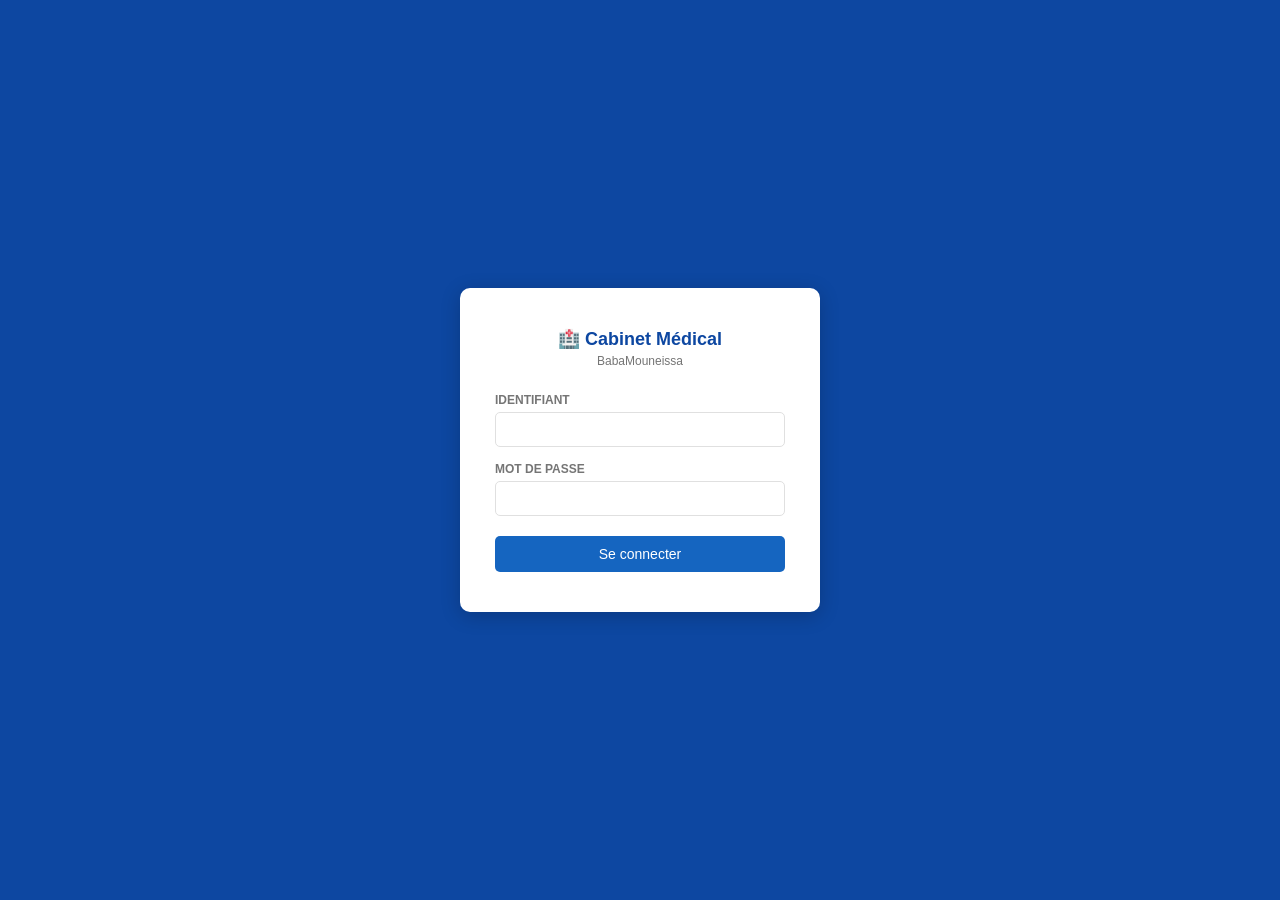
==== login.html @ 51268de9 "Ajout authentification (login, logout) et bouton déconnexion" ====
<!DOCTYPE html>
<html lang="fr">
<head>
    <meta charset="UTF-8">
    <meta name="viewport" content="width=device-width, initial-scale=1.0">
    <title>Connexion - Cabinet Médical BabaMouneissa</title>
    <link rel="stylesheet" href="css/style.css">
</head>
<body>

<div class="login-page">
    <div class="login-box">
        <h2>🏥 Cabinet Médical</h2>
        <p class="subtitle">BabaMouneissa</p>

        <div class="login-error" id="login-error"></div>

        <form id="login-form">
            <div class="form-group">
                <label>Identifiant</label>
                <input type="text" id="nom_utilisateur" required>
            </div>
            <div class="form-group">
                <label>Mot de passe</label>
                <input type="password" id="mot_de_passe" required>
            </div>
            <button type="submit" class="btn btn-primary">Se connecter</button>
        </form>
    </div>
</div>

<script>
const API_URL = "http://51.161.10.252:8000";

if (localStorage.getItem("token")) {
    window.location.href = "index.html";
}

document.getElementById("login-form").addEventListener("submit", async function(e) {
    e.preventDefault();

    const nom_utilisateur = document.getElementById("nom_utilisateur").value;
    const mot_de_passe = document.getElementById("mot_de_passe").value;
    const errorBox = document.getElementById("login-error");
    errorBox.classList.remove("active");

    try {
        const response = await fetch(API_URL + "/auth/login", {
            method: "POST",
            headers: { "Content-Type": "application/json" },
            body: JSON.stringify({ nom_utilisateur, mot_de_passe })
        });

        if (!response.ok) {
            errorBox.textContent = "Identifiant ou mot de passe incorrect";
            errorBox.classList.add("active");
            return;
        }

        const data = await response.json();
        localStorage.setItem("token", data.access_token);
        localStorage.setItem("nom_utilisateur", data.nom_utilisateur);
        localStorage.setItem("role", data.role);

        window.location.href = "index.html";

    } catch (err) {
        errorBox.textContent = "Erreur de connexion au serveur";
        errorBox.classList.add("active");
    }
});
</script>

</body>
</html>
---- css/style.css ----
* {
    margin: 0;
    padding: 0;
    box-sizing: border-box;
    font-family: 'Segoe UI', sans-serif;
}

:root {
    --primary: #1565C0;
    --primary-dark: #0D47A1;
    --primary-light: #1976D2;
    --accent: #42A5F5;
    --bg: #F5F7FA;
    --white: #FFFFFF;
    --text: #212121;
    --text-light: #757575;
    --border: #E0E0E0;
    --success: #2E7D32;
    --warning: #F57F17;
    --danger: #C62828;
    --sidebar-width: 250px;
}

body {
    background: var(--bg);
    color: var(--text);
}

/* SIDEBAR */
.sidebar {
    position: fixed;
    left: 0;
    top: 0;
    width: var(--sidebar-width);
    height: 100vh;
    background: var(--primary-dark);
    color: white;
    overflow-y: auto;
    z-index: 100;
}

.sidebar-header {
    padding: 20px 15px;
    background: var(--primary-dark);
    border-bottom: 1px solid rgba(255,255,255,0.1);
}

.sidebar-header h2 {
    font-size: 14px;
    font-weight: 600;
    color: white;
    line-height: 1.4;
}

.sidebar-header p {
    font-size: 11px;
    color: rgba(255,255,255,0.6);
    margin-top: 4px;
}

.sidebar-menu {
    padding: 10px 0;
}

.menu-section {
    padding: 8px 15px 4px;
    font-size: 10px;
    text-transform: uppercase;
    color: rgba(255,255,255,0.4);
    letter-spacing: 1px;
}

.menu-item {
    display: flex;
    align-items: center;
    padding: 10px 15px;
    cursor: pointer;
    transition: background 0.2s;
    font-size: 13px;
    color: rgba(255,255,255,0.85);
    border-left: 3px solid transparent;
}

.menu-item:hover {
    background: rgba(255,255,255,0.1);
}

.menu-item.active {
    background: rgba(255,255,255,0.15);
    border-left: 3px solid var(--accent);
    color: white;
}

.menu-item .icon {
    margin-right: 10px;
    font-size: 16px;
    width: 20px;
    text-align: center;
}

/* MAIN CONTENT */
.main {
    margin-left: var(--sidebar-width);
    min-height: 100vh;
}

.topbar {
    background: var(--white);
    padding: 15px 25px;
    display: flex;
    align-items: center;
    justify-content: space-between;
    border-bottom: 1px solid var(--border);
    position: sticky;
    top: 0;
    z-index: 99;
}

.topbar h1 {
    font-size: 18px;
    font-weight: 600;
    color: var(--primary-dark);
}

.topbar-right {
    display: flex;
    align-items: center;
    gap: 15px;
}

.badge {
    background: var(--danger);
    color: white;
    border-radius: 50%;
    width: 20px;
    height: 20px;
    font-size: 11px;
    display: flex;
    align-items: center;
    justify-content: center;
}

.content {
    padding: 25px;
}

/* CARDS */
.cards-grid {
    display: grid;
    grid-template-columns: repeat(auto-fit, minmax(200px, 1fr));
    gap: 20px;
    margin-bottom: 25px;
}

.card {
    background: var(--white);
    border-radius: 8px;
    padding: 20px;
    box-shadow: 0 1px 4px rgba(0,0,0,0.08);
    border-left: 4px solid var(--primary);
}

.card h3 {
    font-size: 12px;
    color: var(--text-light);
    text-transform: uppercase;
    letter-spacing: 0.5px;
    margin-bottom: 8px;
}

.card .value {
    font-size: 28px;
    font-weight: 700;
    color: var(--primary-dark);
}

.card .sub {
    font-size: 12px;
    color: var(--text-light);
    margin-top: 4px;
}

.card.green { border-left-color: var(--success); }
.card.orange { border-left-color: var(--warning); }
.card.red { border-left-color: var(--danger); }

/* TABLES */
.table-container {
    background: var(--white);
    border-radius: 8px;
    box-shadow: 0 1px 4px rgba(0,0,0,0.08);
    overflow: hidden;
    margin-bottom: 25px;
}

.table-header {
    padding: 15px 20px;
    display: flex;
    align-items: center;
    justify-content: space-between;
    border-bottom: 1px solid var(--border);
}

.table-header h3 {
    font-size: 15px;
    font-weight: 600;
    color: var(--text);
}

table {
    width: 100%;
    border-collapse: collapse;
}

th {
    background: #F5F7FA;
    padding: 10px 15px;
    text-align: left;
    font-size: 12px;
    font-weight: 600;
    color: var(--text-light);
    text-transform: uppercase;
    letter-spacing: 0.5px;
}

td {
    padding: 12px 15px;
    font-size: 13px;
    border-bottom: 1px solid var(--border);
}

tr:last-child td {
    border-bottom: none;
}

tr:hover td {
    background: #F5F7FA;
}

/* BUTTONS */
.btn {
    padding: 8px 16px;
    border-radius: 5px;
    border: none;
    cursor: pointer;
    font-size: 13px;
    font-weight: 500;
    transition: background 0.2s;
}

.btn-primary {
    background: var(--primary);
    color: white;
}

.btn-primary:hover {
    background: var(--primary-dark);
}

.btn-success {
    background: var(--success);
    color: white;
}

.btn-danger {
    background: var(--danger);
    color: white;
}

.btn-sm {
    padding: 4px 10px;
    font-size: 12px;
}

/* SEARCH */
.search-box {
    padding: 8px 12px;
    border: 1px solid var(--border);
    border-radius: 5px;
    font-size: 13px;
    width: 250px;
    outline: none;
}

.search-box:focus {
    border-color: var(--primary);
}

/* ALERTS */
.alert {
    padding: 10px 15px;
    border-radius: 5px;
    margin-bottom: 15px;
    font-size: 13px;
}

.alert-warning {
    background: #FFF8E1;
    border-left: 4px solid var(--warning);
    color: #5D4037;
}

.alert-danger {
    background: #FFEBEE;
    border-left: 4px solid var(--danger);
    color: var(--danger);
}

/* MODAL */
.modal-overlay {
    display: none;
    position: fixed;
    top: 0; left: 0;
    width: 100%; height: 100%;
    background: rgba(0,0,0,0.5);
    z-index: 1000;
    align-items: center;
    justify-content: center;
}

.modal-overlay.active {
    display: flex;
}

.modal {
    background: white;
    border-radius: 8px;
    padding: 25px;
    width: 500px;
    max-width: 90%;
    max-height: 90vh;
    overflow-y: auto;
}

.modal h3 {
    font-size: 16px;
    font-weight: 600;
    margin-bottom: 20px;
    color: var(--primary-dark);
}

.form-group {
    margin-bottom: 15px;
}

.form-group label {
    display: block;
    font-size: 12px;
    font-weight: 600;
    color: var(--text-light);
    margin-bottom: 5px;
    text-transform: uppercase;
}

.form-group input,
.form-group select,
.form-group textarea {
    width: 100%;
    padding: 9px 12px;
    border: 1px solid var(--border);
    border-radius: 5px;
    font-size: 13px;
    outline: none;
}

.form-group input:focus,
.form-group select:focus {
    border-color: var(--primary);
}

.form-row {
    display: grid;
    grid-template-columns: 1fr 1fr;
    gap: 15px;
}

.modal-actions {
    display: flex;
    gap: 10px;
    justify-content: flex-end;
    margin-top: 20px;
}

/* STATUS BADGES */
.status {
    padding: 3px 8px;
    border-radius: 12px;
    font-size: 11px;
    font-weight: 600;
}

.status-ok { background: #E8F5E9; color: var(--success); }
.status-warning { background: #FFF8E1; color: var(--warning); }
.status-danger { background: #FFEBEE; color: var(--danger); }

/* LOADING */
.loading {
    text-align: center;
    padding: 40px;
    color: var(--text-light);
    font-size: 14px;
}

/* PAGE */
.page { display: none; }
.page.active { display: block; }

/* LOGIN PAGE */
.login-page {
    display: flex;
    align-items: center;
    justify-content: center;
    min-height: 100vh;
    background: var(--primary-dark);
}

.login-box {
    background: var(--white);
    border-radius: 10px;
    padding: 40px 35px;
    width: 360px;
    max-width: 90%;
    box-shadow: 0 4px 20px rgba(0,0,0,0.2);
    text-align: center;
}

.login-box h2 {
    color: var(--primary-dark);
    font-size: 18px;
    margin-bottom: 4px;
}

.login-box p.subtitle {
    color: var(--text-light);
    font-size: 12px;
    margin-bottom: 25px;
}

.login-box .form-group {
    text-align: left;
}

.login-box .btn-primary {
    width: 100%;
    padding: 10px;
    font-size: 14px;
    margin-top: 5px;
}

.login-error {
    background: #FFEBEE;
    color: var(--danger);
    border-left: 4px solid var(--danger);
    padding: 8px 12px;
    border-radius: 5px;
    font-size: 12px;
    margin-bottom: 15px;
    display: none;
}

.login-error.active {
    display: block;
}
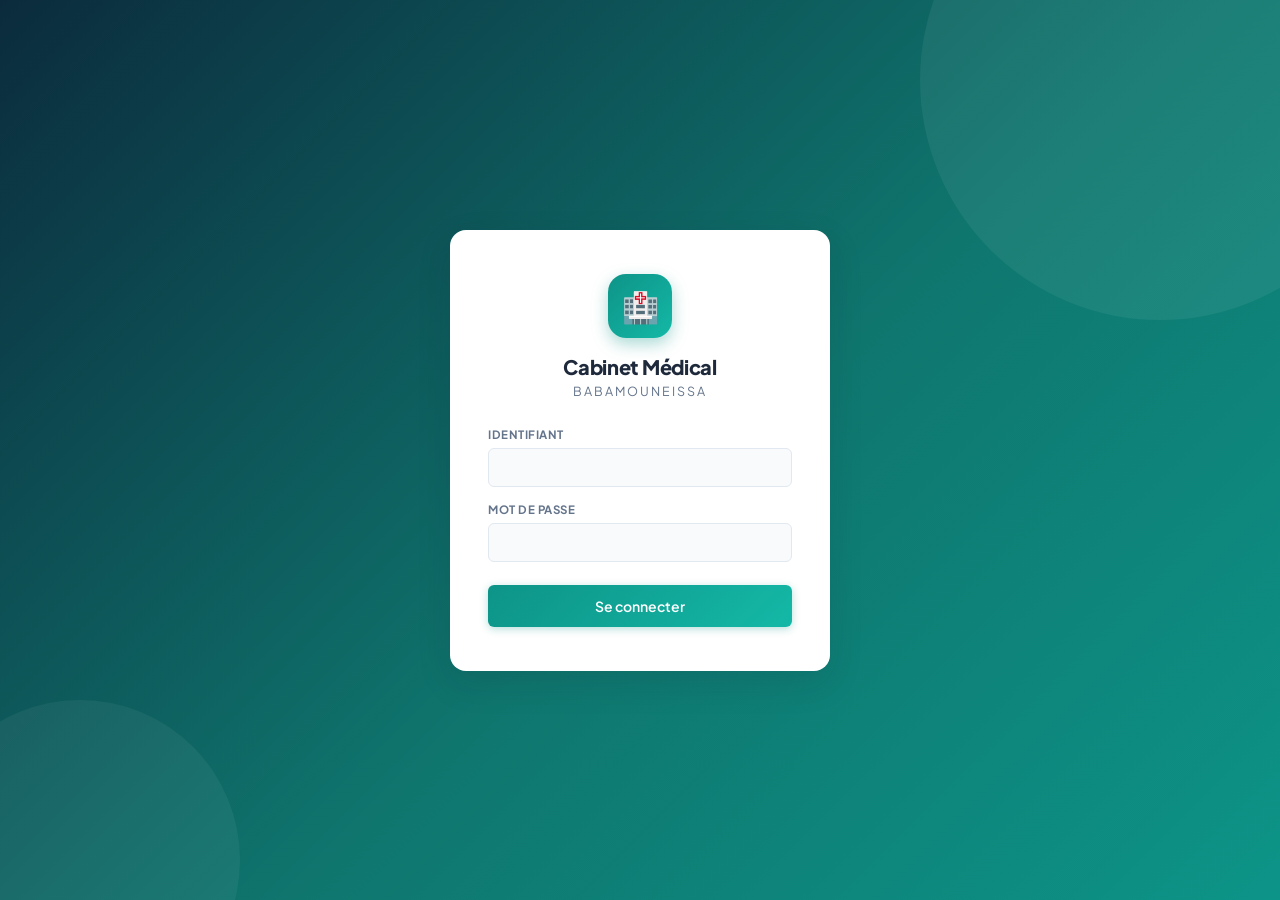
==== commit 746b84e0: "Ajoute la modification des consultations (patient/medecin pre-remplis) et modules associes Corrige l" ====
--- a/login.html
+++ b/login.html
@@ -4,13 +4,17 @@
     <meta charset="UTF-8">
     <meta name="viewport" content="width=device-width, initial-scale=1.0">
     <title>Connexion - Cabinet Médical BabaMouneissa</title>
+    <link rel="preconnect" href="https://fonts.googleapis.com">
+    <link rel="preconnect" href="https://fonts.gstatic.com" crossorigin>
+    <link href="https://fonts.googleapis.com/css2?family=Plus+Jakarta+Sans:wght@400;500;600;700;800&display=swap" rel="stylesheet">
     <link rel="stylesheet" href="css/style.css">
 </head>
 <body>
 
 <div class="login-page">
     <div class="login-box">
-        <h2>🏥 Cabinet Médical</h2>
+        <div class="login-logo">🏥</div>
+        <h2>Cabinet Médical</h2>
         <p class="subtitle">BabaMouneissa</p>
 
         <div class="login-error" id="login-error"></div>
--- a/css/style.css
+++ b/css/style.css
@@ -2,28 +2,57 @@
     margin: 0;
     padding: 0;
     box-sizing: border-box;
-    font-family: 'Segoe UI', sans-serif;
+    font-family: 'Plus Jakarta Sans', 'Segoe UI', sans-serif;
 }
 
 :root {
-    --primary: #1565C0;
-    --primary-dark: #0D47A1;
-    --primary-light: #1976D2;
-    --accent: #42A5F5;
-    --bg: #F5F7FA;
+    --primary: #0D9488;
+    --primary-dark: #0F766E;
+    --primary-light: #14B8A6;
+    --accent: #2563EB;
+    --bg: #F1F5F9;
     --white: #FFFFFF;
-    --text: #212121;
-    --text-light: #757575;
-    --border: #E0E0E0;
-    --success: #2E7D32;
-    --warning: #F57F17;
-    --danger: #C62828;
-    --sidebar-width: 250px;
+    --text: #1E293B;
+    --text-light: #64748B;
+    --border: #E2E8F0;
+    --success: #15803D;
+    --warning: #B45309;
+    --danger: #DC2626;
+    --sidebar-width: 260px;
+    --sidebar-bg-start: #0B2B3C;
+    --sidebar-bg-end: #134252;
+    --radius: 10px;
+    --radius-sm: 6px;
+    --shadow-sm: 0 1px 2px rgba(15, 23, 42, 0.06);
+    --shadow-md: 0 6px 20px rgba(15, 23, 42, 0.08);
+    --shadow-lg: 0 12px 35px rgba(15, 23, 42, 0.12);
+    --transition: 0.18s ease;
+}
+
+html {
+    scroll-behavior: smooth;
 }
 
 body {
     background: var(--bg);
     color: var(--text);
+    -webkit-font-smoothing: antialiased;
+}
+
+/* Scrollbars */
+::-webkit-scrollbar {
+    width: 8px;
+    height: 8px;
+}
+::-webkit-scrollbar-track {
+    background: transparent;
+}
+::-webkit-scrollbar-thumb {
+    background: rgba(100, 116, 139, 0.35);
+    border-radius: 10px;
+}
+::-webkit-scrollbar-thumb:hover {
+    background: rgba(100, 116, 139, 0.55);
 }
 
 /* SIDEBAR */
@@ -33,66 +62,75 @@
     top: 0;
     width: var(--sidebar-width);
     height: 100vh;
-    background: var(--primary-dark);
+    background: linear-gradient(180deg, var(--sidebar-bg-start) 0%, var(--sidebar-bg-end) 100%);
     color: white;
     overflow-y: auto;
     z-index: 100;
+    box-shadow: 2px 0 12px rgba(0,0,0,0.08);
 }
 
 .sidebar-header {
-    padding: 20px 15px;
-    background: var(--primary-dark);
-    border-bottom: 1px solid rgba(255,255,255,0.1);
+    padding: 24px 20px;
+    background: rgba(0,0,0,0.12);
+    border-bottom: 1px solid rgba(255,255,255,0.08);
 }
 
 .sidebar-header h2 {
-    font-size: 14px;
-    font-weight: 600;
+    font-size: 16px;
+    font-weight: 700;
     color: white;
     line-height: 1.4;
+    letter-spacing: 0.3px;
 }
 
 .sidebar-header p {
     font-size: 11px;
-    color: rgba(255,255,255,0.6);
+    color: rgba(255,255,255,0.55);
     margin-top: 4px;
+    text-transform: uppercase;
+    letter-spacing: 1.5px;
 }
 
 .sidebar-menu {
-    padding: 10px 0;
+    padding: 14px 10px;
 }
 
 .menu-section {
-    padding: 8px 15px 4px;
+    padding: 16px 12px 6px;
     font-size: 10px;
     text-transform: uppercase;
-    color: rgba(255,255,255,0.4);
-    letter-spacing: 1px;
+    color: rgba(255,255,255,0.35);
+    letter-spacing: 1.5px;
+    font-weight: 700;
 }
 
 .menu-item {
     display: flex;
     align-items: center;
-    padding: 10px 15px;
+    padding: 11px 14px;
     cursor: pointer;
-    transition: background 0.2s;
-    font-size: 13px;
-    color: rgba(255,255,255,0.85);
-    border-left: 3px solid transparent;
+    transition: background var(--transition), color var(--transition), transform var(--transition);
+    font-size: 13.5px;
+    font-weight: 500;
+    color: rgba(255,255,255,0.75);
+    border-radius: var(--radius-sm);
+    margin-bottom: 2px;
 }
 
 .menu-item:hover {
-    background: rgba(255,255,255,0.1);
+    background: rgba(255,255,255,0.08);
+    color: white;
+    transform: translateX(2px);
 }
 
 .menu-item.active {
-    background: rgba(255,255,255,0.15);
-    border-left: 3px solid var(--accent);
-    color: white;
+    background: linear-gradient(135deg, var(--primary) 0%, var(--primary-light) 100%);
+    color: white;
+    box-shadow: 0 4px 12px rgba(13, 148, 136, 0.35);
 }
 
 .menu-item .icon {
-    margin-right: 10px;
+    margin-right: 12px;
     font-size: 16px;
     width: 20px;
     text-align: center;
@@ -106,7 +144,7 @@
 
 .topbar {
     background: var(--white);
-    padding: 15px 25px;
+    padding: 16px 28px;
     display: flex;
     align-items: center;
     justify-content: space-between;
@@ -114,18 +152,42 @@
     position: sticky;
     top: 0;
     z-index: 99;
+    box-shadow: var(--shadow-sm);
 }
 
 .topbar h1 {
-    font-size: 18px;
-    font-weight: 600;
-    color: var(--primary-dark);
+    font-size: 19px;
+    font-weight: 700;
+    color: var(--text);
+    letter-spacing: -0.2px;
 }
 
 .topbar-right {
     display: flex;
     align-items: center;
     gap: 15px;
+    font-size: 13px;
+    color: var(--text-light);
+}
+
+#user-name {
+    background: #ECFDF5;
+    color: var(--primary-dark);
+    padding: 6px 14px;
+    border-radius: 999px;
+    font-weight: 600;
+    font-size: 12.5px;
+}
+
+.topbar-right button {
+    transition: background var(--transition), transform var(--transition), box-shadow var(--transition);
+    font-weight: 600;
+    box-shadow: var(--shadow-sm);
+}
+
+.topbar-right button:hover {
+    transform: translateY(-1px);
+    box-shadow: var(--shadow-md);
 }
 
 .badge {
@@ -141,43 +203,64 @@
 }
 
 .content {
-    padding: 25px;
+    padding: 28px;
+}
+
+/* PAGE TRANSITION */
+.page { display: none; }
+.page.active {
+    display: block;
+    animation: fadeInUp 0.35s ease;
+}
+
+@keyframes fadeInUp {
+    from { opacity: 0; transform: translateY(8px); }
+    to { opacity: 1; transform: translateY(0); }
 }
 
 /* CARDS */
 .cards-grid {
     display: grid;
-    grid-template-columns: repeat(auto-fit, minmax(200px, 1fr));
+    grid-template-columns: repeat(auto-fit, minmax(210px, 1fr));
     gap: 20px;
     margin-bottom: 25px;
 }
 
 .card {
     background: var(--white);
-    border-radius: 8px;
-    padding: 20px;
-    box-shadow: 0 1px 4px rgba(0,0,0,0.08);
+    border-radius: var(--radius);
+    padding: 22px;
+    box-shadow: var(--shadow-sm);
+    border: 1px solid var(--border);
     border-left: 4px solid var(--primary);
+    transition: transform var(--transition), box-shadow var(--transition);
+}
+
+.card:hover {
+    transform: translateY(-3px);
+    box-shadow: var(--shadow-md);
 }
 
 .card h3 {
-    font-size: 12px;
+    font-size: 11.5px;
     color: var(--text-light);
     text-transform: uppercase;
-    letter-spacing: 0.5px;
-    margin-bottom: 8px;
+    letter-spacing: 0.8px;
+    margin-bottom: 10px;
+    font-weight: 700;
 }
 
 .card .value {
-    font-size: 28px;
-    font-weight: 700;
-    color: var(--primary-dark);
+    font-size: 30px;
+    font-weight: 800;
+    color: var(--text);
+    letter-spacing: -0.5px;
 }
 
 .card .sub {
     font-size: 12px;
     color: var(--text-light);
-    margin-top: 4px;
+    margin-top: 6px;
 }
 
 .card.green { border-left-color: var(--success); }
@@ -187,23 +270,27 @@
 /* TABLES */
 .table-container {
     background: var(--white);
-    border-radius: 8px;
-    box-shadow: 0 1px 4px rgba(0,0,0,0.08);
+    border-radius: var(--radius);
+    box-shadow: var(--shadow-sm);
+    border: 1px solid var(--border);
     overflow: hidden;
     margin-bottom: 25px;
 }
 
 .table-header {
-    padding: 15px 20px;
+    padding: 18px 22px;
     display: flex;
     align-items: center;
     justify-content: space-between;
     border-bottom: 1px solid var(--border);
+    flex-wrap: wrap;
+    gap: 12px;
+    background: linear-gradient(180deg, #FAFBFC 0%, #FFFFFF 100%);
 }
 
 .table-header h3 {
     font-size: 15px;
-    font-weight: 600;
+    font-weight: 700;
     color: var(--text);
 }
 
@@ -213,97 +300,202 @@
 }
 
 th {
-    background: #F5F7FA;
-    padding: 10px 15px;
+    background: #F8FAFC;
+    padding: 12px 18px;
     text-align: left;
-    font-size: 12px;
-    font-weight: 600;
+    font-size: 11.5px;
+    font-weight: 700;
     color: var(--text-light);
     text-transform: uppercase;
-    letter-spacing: 0.5px;
+    letter-spacing: 0.6px;
+    border-bottom: 1px solid var(--border);
 }
 
 td {
-    padding: 12px 15px;
+    padding: 13px 18px;
     font-size: 13px;
     border-bottom: 1px solid var(--border);
+    color: var(--text);
 }
 
 tr:last-child td {
     border-bottom: none;
 }
 
-tr:hover td {
-    background: #F5F7FA;
+tbody tr {
+    transition: background var(--transition);
+}
+
+tbody tr:hover td {
+    background: #F0FDFA;
 }
 
 /* BUTTONS */
 .btn {
-    padding: 8px 16px;
-    border-radius: 5px;
-    border: none;
+    padding: 9px 18px;
+    border-radius: var(--radius-sm);
+    border: 1px solid var(--border);
+    background: var(--white);
+    color: var(--text);
     cursor: pointer;
     font-size: 13px;
-    font-weight: 500;
-    transition: background 0.2s;
+    font-weight: 600;
+    transition: background var(--transition), transform var(--transition), box-shadow var(--transition), border-color var(--transition);
+}
+
+.btn:hover {
+    border-color: var(--primary-light);
+    color: var(--primary-dark);
+    transform: translateY(-1px);
+    box-shadow: var(--shadow-sm);
+}
+
+.btn:active {
+    transform: translateY(0);
 }
 
 .btn-primary {
-    background: var(--primary);
-    color: white;
+    background: linear-gradient(135deg, var(--primary) 0%, var(--primary-light) 100%);
+    color: white;
+    border: none;
+    box-shadow: 0 2px 8px rgba(13, 148, 136, 0.3);
 }
 
 .btn-primary:hover {
-    background: var(--primary-dark);
+    background: linear-gradient(135deg, var(--primary-dark) 0%, var(--primary) 100%);
+    color: white;
+    box-shadow: 0 4px 14px rgba(13, 148, 136, 0.4);
+    transform: translateY(-1px);
 }
 
 .btn-success {
     background: var(--success);
     color: white;
+    border: none;
+}
+
+.btn-success:hover {
+    background: #166534;
+    color: white;
 }
 
 .btn-danger {
+    background: var(--white);
+    color: var(--danger);
+    border: 1px solid #FECACA;
+}
+
+.btn-danger:hover {
     background: var(--danger);
     color: white;
+    border-color: var(--danger);
 }
 
 .btn-sm {
-    padding: 4px 10px;
+    padding: 6px 12px;
     font-size: 12px;
 }
 
 /* SEARCH */
 .search-box {
-    padding: 8px 12px;
+    padding: 9px 14px;
     border: 1px solid var(--border);
-    border-radius: 5px;
+    border-radius: var(--radius-sm);
     font-size: 13px;
     width: 250px;
     outline: none;
+    background: #F8FAFC;
+    transition: border-color var(--transition), box-shadow var(--transition), background var(--transition);
 }
 
 .search-box:focus {
     border-color: var(--primary);
+    background: var(--white);
+    box-shadow: 0 0 0 3px rgba(13, 148, 136, 0.12);
+}
+
+input[type="date"],
+input[type="datetime-local"] {
+    padding: 8px 12px;
+    border: 1px solid var(--border);
+    border-radius: var(--radius-sm);
+    font-size: 13px;
+    outline: none;
+    background: #F8FAFC;
+    color: var(--text);
+    transition: border-color var(--transition), box-shadow var(--transition);
+}
+
+input[type="date"]:focus,
+input[type="datetime-local"]:focus {
+    border-color: var(--primary);
+    box-shadow: 0 0 0 3px rgba(13, 148, 136, 0.12);
+    background: var(--white);
 }
 
 /* ALERTS */
 .alert {
-    padding: 10px 15px;
-    border-radius: 5px;
+    padding: 12px 16px;
+    border-radius: var(--radius-sm);
     margin-bottom: 15px;
     font-size: 13px;
+    font-weight: 500;
 }
 
 .alert-warning {
-    background: #FFF8E1;
+    background: #FEF3C7;
     border-left: 4px solid var(--warning);
-    color: #5D4037;
+    color: #92400E;
 }
 
 .alert-danger {
-    background: #FFEBEE;
+    background: #FEE2E2;
     border-left: 4px solid var(--danger);
     color: var(--danger);
+}
+
+/* PATIENT COMBOBOX */
+.patient-combo {
+    position: relative;
+}
+
+.patient-combo-list {
+    display: none;
+    position: absolute;
+    top: 100%;
+    left: 0;
+    right: 0;
+    max-height: 180px;
+    overflow-y: auto;
+    background: var(--white);
+    border: 1px solid var(--border);
+    border-radius: var(--radius-sm);
+    box-shadow: var(--shadow-lg);
+    z-index: 1100;
+    margin-top: 4px;
+}
+
+.patient-combo-list.active {
+    display: block;
+    animation: fadeInUp 0.15s ease;
+}
+
+.patient-combo-item {
+    padding: 9px 14px;
+    font-size: 13px;
+    cursor: pointer;
+    transition: background var(--transition);
+}
+
+.patient-combo-item:hover,
+.patient-combo-item.highlighted {
+    background: #F0FDFA;
+    color: var(--primary-dark);
+}
+
+.patient-combo-item.no-result {
+    color: var(--text-light);
+    cursor: default;
 }
 
 /* MODAL */
@@ -312,7 +504,8 @@
     position: fixed;
     top: 0; left: 0;
     width: 100%; height: 100%;
-    background: rgba(0,0,0,0.5);
+    background: rgba(15, 23, 42, 0.45);
+    backdrop-filter: blur(2px);
     z-index: 1000;
     align-items: center;
     justify-content: center;
@@ -320,23 +513,38 @@
 
 .modal-overlay.active {
     display: flex;
+    animation: overlayIn 0.2s ease;
+}
+
+@keyframes overlayIn {
+    from { opacity: 0; }
+    to { opacity: 1; }
 }
 
 .modal {
     background: white;
-    border-radius: 8px;
-    padding: 25px;
+    border-radius: var(--radius);
+    padding: 28px;
     width: 500px;
     max-width: 90%;
     max-height: 90vh;
     overflow-y: auto;
+    box-shadow: var(--shadow-lg);
+    animation: modalIn 0.25s ease;
+}
+
+@keyframes modalIn {
+    from { opacity: 0; transform: translateY(16px) scale(0.98); }
+    to { opacity: 1; transform: translateY(0) scale(1); }
 }
 
 .modal h3 {
-    font-size: 16px;
-    font-weight: 600;
-    margin-bottom: 20px;
-    color: var(--primary-dark);
+    font-size: 17px;
+    font-weight: 700;
+    margin-bottom: 22px;
+    color: var(--text);
+    padding-bottom: 14px;
+    border-bottom: 1px solid var(--border);
 }
 
 .form-group {
@@ -345,27 +553,43 @@
 
 .form-group label {
     display: block;
-    font-size: 12px;
-    font-weight: 600;
+    font-size: 11.5px;
+    font-weight: 700;
     color: var(--text-light);
-    margin-bottom: 5px;
+    margin-bottom: 6px;
     text-transform: uppercase;
+    letter-spacing: 0.5px;
 }
 
 .form-group input,
 .form-group select,
 .form-group textarea {
     width: 100%;
-    padding: 9px 12px;
+    padding: 10px 13px;
     border: 1px solid var(--border);
-    border-radius: 5px;
-    font-size: 13px;
+    border-radius: var(--radius-sm);
+    font-size: 13.5px;
     outline: none;
+    background: #F8FAFC;
+    color: var(--text);
+    transition: border-color var(--transition), box-shadow var(--transition), background var(--transition);
 }
 
 .form-group input:focus,
-.form-group select:focus {
+.form-group select:focus,
+.form-group textarea:focus {
     border-color: var(--primary);
+    background: var(--white);
+    box-shadow: 0 0 0 3px rgba(13, 148, 136, 0.12);
+}
+
+.form-group input[type="checkbox"],
+.form-group input[type="radio"] {
+    width: auto;
+    padding: 0;
+    border: none;
+    background: none;
+    accent-color: var(--primary);
 }
 
 .form-row {
@@ -378,20 +602,24 @@
     display: flex;
     gap: 10px;
     justify-content: flex-end;
-    margin-top: 20px;
+    margin-top: 22px;
+    padding-top: 18px;
+    border-top: 1px solid var(--border);
 }
 
 /* STATUS BADGES */
 .status {
-    padding: 3px 8px;
-    border-radius: 12px;
+    padding: 4px 10px;
+    border-radius: 999px;
     font-size: 11px;
-    font-weight: 600;
-}
-
-.status-ok { background: #E8F5E9; color: var(--success); }
-.status-warning { background: #FFF8E1; color: var(--warning); }
-.status-danger { background: #FFEBEE; color: var(--danger); }
+    font-weight: 700;
+    letter-spacing: 0.3px;
+}
+
+.status-ok { background: #DCFCE7; color: var(--success); }
+.status-warning { background: #FEF3C7; color: var(--warning); }
+.status-danger { background: #FEE2E2; color: var(--danger); }
+.status-info { background: #DBEAFE; color: var(--accent); }
 
 /* LOADING */
 .loading {
@@ -401,9 +629,22 @@
     font-size: 14px;
 }
 
-/* PAGE */
-.page { display: none; }
-.page.active { display: block; }
+.loading::after {
+    content: '';
+    display: inline-block;
+    width: 14px;
+    height: 14px;
+    margin-left: 10px;
+    border: 2px solid var(--border);
+    border-top-color: var(--primary);
+    border-radius: 50%;
+    vertical-align: middle;
+    animation: spin 0.7s linear infinite;
+}
+
+@keyframes spin {
+    to { transform: rotate(360deg); }
+}
 
 /* LOGIN PAGE */
 .login-page {
@@ -411,29 +652,75 @@
     align-items: center;
     justify-content: center;
     min-height: 100vh;
-    background: var(--primary-dark);
+    background: linear-gradient(135deg, var(--sidebar-bg-start) 0%, var(--primary-dark) 55%, var(--primary) 100%);
+    position: relative;
+    overflow: hidden;
+    padding: 20px;
+}
+
+.login-page::before,
+.login-page::after {
+    content: '';
+    position: absolute;
+    border-radius: 50%;
+    background: rgba(255,255,255,0.06);
+}
+
+.login-page::before {
+    width: 480px;
+    height: 480px;
+    top: -160px;
+    right: -120px;
+}
+
+.login-page::after {
+    width: 320px;
+    height: 320px;
+    bottom: -120px;
+    left: -80px;
+    background: rgba(255,255,255,0.05);
 }
 
 .login-box {
     background: var(--white);
-    border-radius: 10px;
-    padding: 40px 35px;
-    width: 360px;
+    border-radius: 16px;
+    padding: 44px 38px;
+    width: 380px;
     max-width: 90%;
-    box-shadow: 0 4px 20px rgba(0,0,0,0.2);
+    box-shadow: var(--shadow-lg);
     text-align: center;
+    position: relative;
+    z-index: 1;
+    animation: fadeInUp 0.4s ease;
+}
+
+.login-logo {
+    width: 64px;
+    height: 64px;
+    margin: 0 auto 16px;
+    border-radius: 18px;
+    background: linear-gradient(135deg, var(--primary) 0%, var(--primary-light) 100%);
+    display: flex;
+    align-items: center;
+    justify-content: center;
+    font-size: 30px;
+    box-shadow: 0 6px 16px rgba(13, 148, 136, 0.35);
 }
 
 .login-box h2 {
-    color: var(--primary-dark);
-    font-size: 18px;
+    color: var(--text);
+    font-size: 20px;
+    font-weight: 800;
     margin-bottom: 4px;
+    letter-spacing: -0.3px;
 }
 
 .login-box p.subtitle {
     color: var(--text-light);
-    font-size: 12px;
-    margin-bottom: 25px;
+    font-size: 12.5px;
+    margin-bottom: 28px;
+    text-transform: uppercase;
+    letter-spacing: 2px;
 }
 
 .login-box .form-group {
@@ -442,22 +729,106 @@
 
 .login-box .btn-primary {
     width: 100%;
-    padding: 10px;
+    padding: 12px;
     font-size: 14px;
-    margin-top: 5px;
+    margin-top: 8px;
+    border-radius: var(--radius-sm);
 }
 
 .login-error {
-    background: #FFEBEE;
+    background: #FEE2E2;
     color: var(--danger);
     border-left: 4px solid var(--danger);
-    padding: 8px 12px;
-    border-radius: 5px;
-    font-size: 12px;
-    margin-bottom: 15px;
+    padding: 10px 14px;
+    border-radius: var(--radius-sm);
+    font-size: 12.5px;
+    margin-bottom: 18px;
     display: none;
+    text-align: left;
 }
 
 .login-error.active {
     display: block;
-}
+    animation: fadeInUp 0.2s ease;
+}
+
+/* LIGNES ORDONNANCE */
+.ligne-ordonnance {
+    display: grid;
+    grid-template-columns: 2fr 1fr 1fr 0.7fr 1.5fr 0.7fr auto;
+    gap: 8px;
+    margin-bottom: 8px;
+    align-items: center;
+}
+
+.ligne-ordonnance input,
+.ligne-ordonnance select {
+    padding: 8px 10px;
+    border: 1px solid var(--border);
+    border-radius: var(--radius-sm);
+    font-size: 12px;
+    outline: none;
+    background: #F8FAFC;
+    transition: border-color var(--transition), box-shadow var(--transition), background var(--transition);
+}
+
+.ligne-ordonnance input:focus,
+.ligne-ordonnance select:focus {
+    border-color: var(--primary);
+    background: var(--white);
+    box-shadow: 0 0 0 3px rgba(13, 148, 136, 0.12);
+}
+
+.ligne-ordonnance .btn-remove {
+    background: var(--white);
+    color: var(--danger);
+    border: 1px solid #FECACA;
+    border-radius: var(--radius-sm);
+    width: 28px;
+    height: 28px;
+    cursor: pointer;
+    font-size: 14px;
+    transition: background var(--transition), color var(--transition);
+}
+
+.ligne-ordonnance .btn-remove:hover {
+    background: var(--danger);
+    color: white;
+    border-color: var(--danger);
+}
+
+/* RESPONSIVE */
+@media (max-width: 980px) {
+    :root {
+        --sidebar-width: 220px;
+    }
+    .content {
+        padding: 18px;
+    }
+    .form-row {
+        grid-template-columns: 1fr;
+    }
+}
+
+@media (max-width: 720px) {
+    :root {
+        --sidebar-width: 190px;
+    }
+    .sidebar-header {
+        padding: 18px 14px;
+    }
+    .menu-item {
+        font-size: 12.5px;
+        padding: 10px 12px;
+    }
+    .table-header {
+        flex-direction: column;
+        align-items: stretch;
+    }
+    .search-box {
+        width: 100%;
+    }
+    .modal {
+        padding: 20px;
+    }
+}
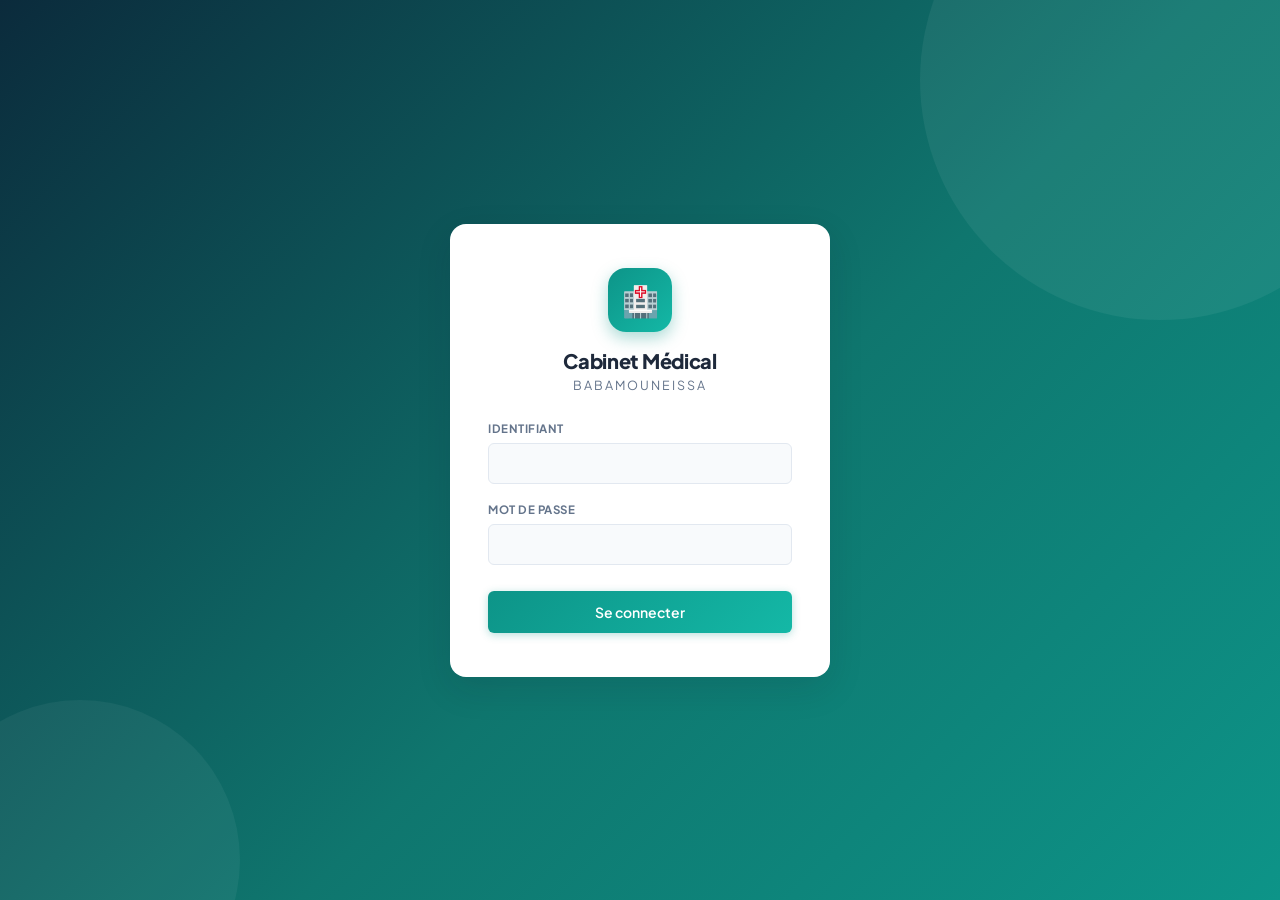
==== commit 59a92f4b: "Bascule API_URL vers le domaine HTTPS via proxy Nginx /api/ Détecte automatiquement l'environnement " ====
--- a/login.html
+++ b/login.html
@@ -34,7 +34,9 @@
 </div>
 
 <script>
-const API_URL = "http://51.161.10.252:8000";
+const API_URL = (location.hostname === "cabinet-babamouneissa.com" || location.hostname === "www.cabinet-babamouneissa.com")
+    ? "https://" + location.hostname + "/api"
+    : (location.hostname === "51.161.10.252" ? "http://51.161.10.252/api" : "http://localhost:8001");
 
 if (localStorage.getItem("token")) {
     window.location.href = "index.html";
--- a/css/style.css
+++ b/css/style.css
@@ -18,7 +18,8 @@
     --success: #15803D;
     --warning: #B45309;
     --danger: #DC2626;
-    --sidebar-width: 260px;
+    --sidebar-width: 240px;
+    --sidebar-collapsed-width: 64px;
     --sidebar-bg-start: #0B2B3C;
     --sidebar-bg-end: #134252;
     --radius: 10px;
@@ -64,82 +65,272 @@
     height: 100vh;
     background: linear-gradient(180deg, var(--sidebar-bg-start) 0%, var(--sidebar-bg-end) 100%);
     color: white;
-    overflow-y: auto;
+    display: flex;
+    flex-direction: column;
     z-index: 100;
     box-shadow: 2px 0 12px rgba(0,0,0,0.08);
+    transition: width 0.25s ease;
+    overflow: hidden;
 }
 
 .sidebar-header {
-    padding: 24px 20px;
+    display: flex;
+    align-items: center;
+    gap: 12px;
+    padding: 20px 16px;
     background: rgba(0,0,0,0.12);
     border-bottom: 1px solid rgba(255,255,255,0.08);
+    flex-shrink: 0;
+    white-space: nowrap;
+    overflow: hidden;
+}
+
+.sidebar-logo-icon {
+    font-size: 22px;
+    flex-shrink: 0;
+    width: 30px;
+    text-align: center;
+}
+
+.sidebar-header-text {
+    overflow: hidden;
+    transition: opacity 0.2s ease, max-width 0.25s ease;
+    max-width: 180px;
 }
 
 .sidebar-header h2 {
-    font-size: 16px;
+    font-size: 14px;
     font-weight: 700;
     color: white;
-    line-height: 1.4;
-    letter-spacing: 0.3px;
+    line-height: 1.3;
+    white-space: nowrap;
 }
 
 .sidebar-header p {
-    font-size: 11px;
+    font-size: 10px;
     color: rgba(255,255,255,0.55);
-    margin-top: 4px;
+    margin-top: 2px;
     text-transform: uppercase;
     letter-spacing: 1.5px;
+    white-space: nowrap;
 }
 
 .sidebar-menu {
-    padding: 14px 10px;
+    padding: 10px 8px;
+    flex: 1;
+    overflow-y: auto;
+    overflow-x: hidden;
 }
 
 .menu-section {
-    padding: 16px 12px 6px;
+    padding: 14px 10px 5px;
     font-size: 10px;
     text-transform: uppercase;
     color: rgba(255,255,255,0.35);
     letter-spacing: 1.5px;
     font-weight: 700;
+    white-space: nowrap;
+    overflow: hidden;
 }
 
 .menu-item {
     display: flex;
     align-items: center;
-    padding: 11px 14px;
+    padding: 10px 12px;
     cursor: pointer;
-    transition: background var(--transition), color var(--transition), transform var(--transition);
+    transition: background 0.15s ease, color 0.15s ease, border-left-color 0.15s ease;
     font-size: 13.5px;
     font-weight: 500;
     color: rgba(255,255,255,0.75);
     border-radius: var(--radius-sm);
     margin-bottom: 2px;
+    border-left: 3px solid transparent;
+    white-space: nowrap;
+    overflow: hidden;
+    position: relative;
 }
 
 .menu-item:hover {
     background: rgba(255,255,255,0.08);
     color: white;
-    transform: translateX(2px);
 }
 
 .menu-item.active {
-    background: linear-gradient(135deg, var(--primary) 0%, var(--primary-light) 100%);
-    color: white;
-    box-shadow: 0 4px 12px rgba(13, 148, 136, 0.35);
+    background: #1565C0;
+    color: white;
+    border-left-color: rgba(255,255,255,0.85);
+    box-shadow: none;
 }
 
 .menu-item .icon {
-    margin-right: 12px;
+    flex-shrink: 0;
+    margin-right: 10px;
     font-size: 16px;
-    width: 20px;
+    width: 22px;
     text-align: center;
+}
+
+.menu-text {
+    overflow: hidden;
+    transition: opacity 0.2s ease;
+}
+
+.menu-badge {
+    position: absolute;
+    top: 6px;
+    right: 8px;
+    background: #DC2626;
+    color: white;
+    font-size: 10px;
+    font-weight: 700;
+    min-width: 16px;
+    height: 16px;
+    border-radius: 8px;
+    display: flex;
+    align-items: center;
+    justify-content: center;
+    padding: 0 4px;
+    line-height: 1;
+}
+
+/* Sidebar collapsed — icônes centrées */
+body.sidebar-collapsed .menu-item {
+    justify-content: center;
+    padding: 10px 0;
+}
+body.sidebar-collapsed .menu-item .icon {
+    margin-right: 0;
+}
+
+/* Tooltip flottant (JS-managed, position: fixed) */
+.sidebar-tooltip {
+    position: fixed;
+    left: calc(var(--sidebar-collapsed-width) + 8px);
+    background: rgba(15, 23, 42, 0.92);
+    color: white;
+    padding: 6px 11px;
+    border-radius: 6px;
+    font-size: 12.5px;
+    font-family: 'Plus Jakarta Sans', 'Segoe UI', sans-serif;
+    white-space: nowrap;
+    z-index: 500;
+    pointer-events: none;
+    box-shadow: 0 3px 10px rgba(0,0,0,0.3);
+    opacity: 0;
+    transition: opacity 0.12s ease;
+}
+.sidebar-tooltip.visible { opacity: 1; }
+
+/* PIED DE SIDEBAR : profil utilisateur + bouton toggle */
+.sidebar-footer {
+    padding: 12px 10px;
+    border-top: 1px solid rgba(255,255,255,0.1);
+    flex-shrink: 0;
+    display: flex;
+    align-items: center;
+    gap: 8px;
+    overflow: hidden;
+}
+
+.sidebar-user {
+    display: flex;
+    align-items: center;
+    gap: 10px;
+    flex: 1;
+    min-width: 0;
+    white-space: nowrap;
+    overflow: hidden;
+}
+
+.sidebar-avatar {
+    width: 34px;
+    height: 34px;
+    border-radius: 50%;
+    background: rgba(255,255,255,0.15);
+    color: white;
+    font-weight: 700;
+    font-size: 14px;
+    display: flex;
+    align-items: center;
+    justify-content: center;
+    flex-shrink: 0;
+    border: 2px solid rgba(255,255,255,0.25);
+}
+
+.sidebar-user-info {
+    overflow: hidden;
+    transition: opacity 0.2s ease;
+}
+
+.sidebar-user-name {
+    font-size: 12px;
+    font-weight: 600;
+    color: white;
+    overflow: hidden;
+    text-overflow: ellipsis;
+    white-space: nowrap;
+}
+
+.sidebar-user-role {
+    font-size: 10px;
+    color: rgba(255,255,255,0.5);
+    margin-top: 1px;
+    white-space: nowrap;
+}
+
+.sidebar-toggle-btn {
+    background: rgba(255,255,255,0.1);
+    border: none;
+    color: rgba(255,255,255,0.65);
+    width: 28px;
+    height: 28px;
+    border-radius: 6px;
+    cursor: pointer;
+    font-size: 11px;
+    display: flex;
+    align-items: center;
+    justify-content: center;
+    flex-shrink: 0;
+    transition: background 0.15s ease, color 0.15s ease;
+}
+
+.sidebar-toggle-btn:hover {
+    background: rgba(255,255,255,0.2);
+    color: white;
 }
 
 /* MAIN CONTENT */
 .main {
     margin-left: var(--sidebar-width);
     min-height: 100vh;
+    transition: margin-left 0.25s ease;
+}
+
+/* SIDEBAR COLLAPSED (desktop) */
+body.sidebar-collapsed .sidebar {
+    width: var(--sidebar-collapsed-width);
+}
+body.sidebar-collapsed .main {
+    margin-left: var(--sidebar-collapsed-width);
+}
+body.sidebar-collapsed .sidebar-header-text,
+body.sidebar-collapsed .sidebar-user-info,
+body.sidebar-collapsed .menu-text {
+    opacity: 0;
+    max-width: 0;
+    overflow: hidden;
+}
+body.sidebar-collapsed .menu-section {
+    font-size: 0;
+    padding: 8px 0 3px;
+}
+body.sidebar-collapsed .sidebar-footer {
+    justify-content: center;
+    padding: 12px 0;
+}
+body.sidebar-collapsed .sidebar-user {
+    justify-content: center;
+    flex: 0;
 }
 
 .topbar {
@@ -266,6 +457,29 @@
 .card.green { border-left-color: var(--success); }
 .card.orange { border-left-color: var(--warning); }
 .card.red { border-left-color: var(--danger); }
+
+/* FORM PAGE (page dédiée remplaçant une modale) */
+.form-page {
+    background: var(--white);
+    border-radius: var(--radius);
+    box-shadow: var(--shadow-sm);
+    border: 1px solid var(--border);
+    padding: 24px 28px;
+    margin-bottom: 25px;
+}
+
+.form-page h3 {
+    font-size: 17px;
+    font-weight: 700;
+    margin-bottom: 24px;
+    color: var(--text);
+    padding-bottom: 16px;
+    border-bottom: 1px solid var(--border);
+}
+
+.btn-retour {
+    margin-bottom: 18px;
+}
 
 /* TABLES */
 .table-container {
@@ -330,6 +544,22 @@
     background: #F0FDFA;
 }
 
+tbody tr.row-alert td {
+    background: #FEF3C7;
+}
+
+tbody tr.row-danger td {
+    background: #FEE2E2;
+}
+
+tbody tr.row-alert:hover td {
+    background: #FDE9A8;
+}
+
+tbody tr.row-danger:hover td {
+    background: #FCD3D3;
+}
+
 /* BUTTONS */
 .btn {
     padding: 9px 18px;
@@ -524,15 +754,19 @@
 .modal {
     background: white;
     border-radius: var(--radius);
-    padding: 28px;
-    width: 500px;
-    max-width: 90%;
+    padding: 32px;
+    width: 560px;
+    max-width: 92%;
     max-height: 90vh;
     overflow-y: auto;
     box-shadow: var(--shadow-lg);
     animation: modalIn 0.25s ease;
 }
 
+.modal.modal-lg {
+    width: 720px;
+}
+
 @keyframes modalIn {
     from { opacity: 0; transform: translateY(16px) scale(0.98); }
     to { opacity: 1; transform: translateY(0) scale(1); }
@@ -541,14 +775,14 @@
 .modal h3 {
     font-size: 17px;
     font-weight: 700;
-    margin-bottom: 22px;
+    margin-bottom: 24px;
     color: var(--text);
-    padding-bottom: 14px;
+    padding-bottom: 16px;
     border-bottom: 1px solid var(--border);
 }
 
 .form-group {
-    margin-bottom: 15px;
+    margin-bottom: 18px;
 }
 
 .form-group label {
@@ -556,7 +790,7 @@
     font-size: 11.5px;
     font-weight: 700;
     color: var(--text-light);
-    margin-bottom: 6px;
+    margin-bottom: 7px;
     text-transform: uppercase;
     letter-spacing: 0.5px;
 }
@@ -565,7 +799,7 @@
 .form-group select,
 .form-group textarea {
     width: 100%;
-    padding: 10px 13px;
+    padding: 11px 14px;
     border: 1px solid var(--border);
     border-radius: var(--radius-sm);
     font-size: 13.5px;
@@ -581,6 +815,20 @@
     border-color: var(--primary);
     background: var(--white);
     box-shadow: 0 0 0 3px rgba(13, 148, 136, 0.12);
+}
+
+.required-mark {
+    color: var(--danger);
+    margin-left: 2px;
+}
+
+.input-error {
+    border-color: var(--danger) !important;
+    background: #FEF2F2 !important;
+}
+
+.input-error:focus {
+    box-shadow: 0 0 0 3px rgba(220, 38, 38, 0.15) !important;
 }
 
 .form-group input[type="checkbox"],
@@ -595,14 +843,14 @@
 .form-row {
     display: grid;
     grid-template-columns: 1fr 1fr;
-    gap: 15px;
+    gap: 18px;
 }
 
 .modal-actions {
     display: flex;
     gap: 10px;
     justify-content: flex-end;
-    margin-top: 22px;
+    margin-top: 24px;
     padding-top: 18px;
     border-top: 1px solid var(--border);
 }
@@ -755,9 +1003,9 @@
 /* LIGNES ORDONNANCE */
 .ligne-ordonnance {
     display: grid;
-    grid-template-columns: 2fr 1fr 1fr 0.7fr 1.5fr 0.7fr auto;
+    grid-template-columns: 2fr 1fr 1fr 0.7fr 1.5fr 0.7fr 1fr auto;
     gap: 8px;
-    margin-bottom: 8px;
+    margin-bottom: 4px;
     align-items: center;
 }
 
@@ -777,6 +1025,11 @@
     border-color: var(--primary);
     background: var(--white);
     box-shadow: 0 0 0 3px rgba(13, 148, 136, 0.12);
+}
+
+.ligne-ordonnance input[readonly] {
+    background: #EEF2F7;
+    color: var(--text-light);
 }
 
 .ligne-ordonnance .btn-remove {
@@ -797,38 +1050,387 @@
     border-color: var(--danger);
 }
 
-/* RESPONSIVE */
-@media (max-width: 980px) {
-    :root {
-        --sidebar-width: 220px;
-    }
-    .content {
-        padding: 18px;
-    }
-    .form-row {
-        grid-template-columns: 1fr;
-    }
-}
-
-@media (max-width: 720px) {
-    :root {
-        --sidebar-width: 190px;
-    }
-    .sidebar-header {
-        padding: 18px 14px;
-    }
-    .menu-item {
-        font-size: 12.5px;
-        padding: 10px 12px;
-    }
+.ligne-ordonnance-wrapper {
+    margin-bottom: 10px;
+    padding-bottom: 8px;
+    border-bottom: 1px dashed var(--border);
+}
+
+.ligne-ordonnance-wrapper:last-child {
+    border-bottom: none;
+    margin-bottom: 0;
+}
+
+.ligne-ordonnance-info {
+    font-size: 11px;
+    color: var(--text-light);
+    margin-top: 4px;
+    padding-left: 2px;
+}
+
+/* LIGNES ACHAT */
+.ligne-achat {
+    display: grid;
+    grid-template-columns: 2fr 1fr 1fr 1fr auto;
+    gap: 8px;
+    margin-bottom: 8px;
+    align-items: center;
+}
+
+.ligne-achat input {
+    padding: 8px 10px;
+    border: 1px solid var(--border);
+    border-radius: var(--radius-sm);
+    font-size: 12px;
+    outline: none;
+    background: #F8FAFC;
+    transition: border-color var(--transition), box-shadow var(--transition), background var(--transition);
+}
+
+.ligne-achat input:focus {
+    border-color: var(--primary);
+    background: var(--white);
+    box-shadow: 0 0 0 3px rgba(13, 148, 136, 0.12);
+}
+
+.ligne-achat input[readonly] {
+    background: #EEF2F7;
+    color: var(--text-light);
+}
+
+.ligne-achat .btn-remove {
+    background: var(--white);
+    color: var(--danger);
+    border: 1px solid #FECACA;
+    border-radius: var(--radius-sm);
+    width: 28px;
+    height: 28px;
+    cursor: pointer;
+    font-size: 14px;
+    transition: background var(--transition), color var(--transition);
+}
+
+.ligne-achat .btn-remove:hover {
+    background: var(--danger);
+    color: white;
+    border-color: var(--danger);
+}
+
+.ligne-achat-wrapper {
+    margin-bottom: 10px;
+    padding-bottom: 8px;
+    border-bottom: 1px dashed var(--border);
+}
+
+.ligne-achat-wrapper:last-child {
+    border-bottom: none;
+    margin-bottom: 0;
+}
+
+.ligne-achat-info {
+    font-size: 11px;
+    color: var(--text-light);
+    margin-top: 4px;
+    padding-left: 2px;
+}
+
+.ligne-achat-nouvel {
+    display: grid;
+    grid-template-columns: 1fr 1fr 1fr 1fr 1fr;
+    gap: 8px;
+    margin-top: 6px;
+}
+
+.ligne-achat-nouvel input,
+.ligne-achat-nouvel select {
+    padding: 6px 8px;
+    border: 1px solid var(--border);
+    border-radius: var(--radius-sm);
+    font-size: 11px;
+    outline: none;
+    background: #F8FAFC;
+}
+
+/* LIGNES EXAMEN */
+.ligne-examen {
+    display: grid;
+    grid-template-columns: 1.5fr 1.5fr 1fr auto;
+    gap: 8px;
+    margin-bottom: 8px;
+    align-items: center;
+}
+
+.ligne-examen input,
+.ligne-examen select {
+    padding: 8px 10px;
+    border: 1px solid var(--border);
+    border-radius: var(--radius-sm);
+    font-size: 12px;
+    outline: none;
+    background: #F8FAFC;
+    transition: border-color var(--transition), box-shadow var(--transition), background var(--transition);
+}
+
+.ligne-examen input:focus,
+.ligne-examen select:focus {
+    border-color: var(--primary);
+    background: var(--white);
+    box-shadow: 0 0 0 3px rgba(13, 148, 136, 0.12);
+}
+
+.ligne-examen .btn-remove {
+    background: var(--white);
+    color: var(--danger);
+    border: 1px solid #FECACA;
+    border-radius: var(--radius-sm);
+    width: 28px;
+    height: 28px;
+    cursor: pointer;
+    font-size: 14px;
+    transition: background var(--transition), color var(--transition);
+}
+
+.ligne-examen .btn-remove:hover {
+    background: var(--danger);
+    color: white;
+    border-color: var(--danger);
+}
+
+.ligne-examen-wrapper:last-child {
+    margin-bottom: 0;
+}
+
+/* HAMBURGER BUTTON (hidden on desktop) */
+.btn-hamburger {
+    display: none;
+    background: none;
+    border: none;
+    font-size: 22px;
+    cursor: pointer;
+    padding: 4px 8px;
+    color: var(--text);
+    line-height: 1;
+    border-radius: var(--radius-sm);
+    transition: background var(--transition);
+    flex-shrink: 0;
+}
+.btn-hamburger:hover { background: var(--bg); }
+
+/* Sidebar backdrop for mobile overlay */
+.sidebar-backdrop {
+    display: none;
+    position: fixed;
+    inset: 0;
+    background: rgba(0, 0, 0, 0.45);
+    z-index: 150;
+}
+
+/* TABLETTE (769px – 1024px) : sidebar icônes uniquement, hover expand */
+@media (min-width: 769px) and (max-width: 1024px) {
+    .main { margin-left: var(--sidebar-collapsed-width); transition: none; }
+
+    .sidebar {
+        width: var(--sidebar-collapsed-width);
+        transition: width 0.22s ease;
+    }
+    .sidebar:hover {
+        width: var(--sidebar-width);
+        box-shadow: 4px 0 20px rgba(0, 0, 0, 0.18);
+        z-index: 110;
+    }
+
+    /* Masquer texte sidebar-header, ne garder que l'icône */
+    .sidebar-header-text { opacity: 0; max-width: 0; }
+    .sidebar:hover .sidebar-header-text { opacity: 1; max-width: 200px; }
+
+    /* Section labels masqués */
+    .menu-section { font-size: 0; padding: 8px 0 3px; }
+    .sidebar:hover .menu-section { font-size: 10px; padding: 14px 10px 5px; }
+
+    /* Items : icône centrée, texte masqué */
+    .menu-item { justify-content: center; padding: 10px 0; }
+    .menu-item .icon { margin-right: 0; }
+    .menu-text { opacity: 0; max-width: 0; }
+    .sidebar:hover .menu-item { justify-content: flex-start; padding: 10px 12px; }
+    .sidebar:hover .menu-item .icon { margin-right: 10px; }
+    .sidebar:hover .menu-text { opacity: 1; max-width: 200px; }
+
+    /* Pied de sidebar */
+    .sidebar-user-info { opacity: 0; max-width: 0; }
+    .sidebar:hover .sidebar-user-info { opacity: 1; max-width: 150px; }
+    .sidebar-footer { justify-content: center; }
+    .sidebar:hover .sidebar-footer { justify-content: flex-start; }
+    .sidebar-toggle-btn { display: none; }
+
+    /* Les tooltips sont gérés par JS (sidebar-tooltip) */
+
+    /* Annuler le collapsed desktop si présent */
+    body.sidebar-collapsed .sidebar { width: var(--sidebar-collapsed-width); }
+    body.sidebar-collapsed .sidebar:hover { width: var(--sidebar-width); }
+    body.sidebar-collapsed .main { margin-left: var(--sidebar-collapsed-width); }
+
+    .content { padding: 18px; }
+    .form-row { grid-template-columns: 1fr; }
+    .table-header { flex-wrap: wrap; gap: 10px; }
+}
+
+/* MOBILE (≤ 768px) : hamburger + sidebar overlay */
+@media (max-width: 768px) {
+    .btn-hamburger { display: inline-flex; align-items: center; justify-content: center; }
+
+    .sidebar {
+        transform: translateX(-100%);
+        transition: transform 0.25s ease, width 0s;
+        z-index: 200;
+        width: var(--sidebar-width);
+    }
+    body.sidebar-open .sidebar { transform: translateX(0); }
+    body.sidebar-open .sidebar-backdrop { display: block; }
+
+    /* Rétablir le texte masqué par sidebar-collapsed */
+    .sidebar-header-text, .sidebar-user-info, .menu-text { opacity: 1 !important; max-width: 200px !important; }
+    .menu-section { font-size: 10px !important; padding: 14px 10px 5px !important; }
+    .menu-item { justify-content: flex-start !important; padding: 10px 12px !important; }
+    .menu-item .icon { margin-right: 10px !important; }
+    .sidebar-footer { justify-content: flex-start !important; padding: 12px 10px !important; }
+    .sidebar-toggle-btn { display: none; }
+
+    .main { margin-left: 0; }
+
+    .topbar {
+        padding: 10px 14px;
+        gap: 8px;
+    }
+    .topbar-left {
+        display: flex;
+        align-items: center;
+        gap: 10px;
+        flex: 1;
+        min-width: 0;
+    }
+    .topbar h1 {
+        font-size: 14px;
+        white-space: nowrap;
+        overflow: hidden;
+        text-overflow: ellipsis;
+    }
+    .topbar-right {
+        gap: 6px;
+        font-size: 12px;
+        flex-shrink: 0;
+    }
+    #user-name { display: none; }
+
+    .content { padding: 12px; }
+
+    .cards-grid {
+        grid-template-columns: repeat(2, 1fr);
+        gap: 10px;
+    }
+    .card { padding: 14px; }
+    .card .value { font-size: 22px; }
+
+    /* Tables scrollables horizontalement */
+    .table-container { overflow-x: auto; }
+    table { min-width: 550px; }
+
     .table-header {
         flex-direction: column;
         align-items: stretch;
     }
-    .search-box {
+    .table-header > div {
+        flex-wrap: wrap;
+        gap: 8px;
+    }
+    .search-box { width: 100%; min-width: 0; }
+
+    /* Formulaires en colonne unique */
+    .form-row { grid-template-columns: 1fr; }
+
+    /* Lignes ordonnance/achat/examen responsive */
+    .ligne-ordonnance {
+        grid-template-columns: 1fr 1fr;
+        gap: 6px;
+    }
+    .ligne-achat {
+        grid-template-columns: 1fr 1fr;
+        gap: 6px;
+    }
+    .ligne-examen {
+        grid-template-columns: 1fr 1fr;
+        gap: 6px;
+    }
+
+    /* Modals pleine largeur */
+    .modal {
+        padding: 18px;
         width: 100%;
-    }
-    .modal {
-        padding: 20px;
-    }
-}
+        max-width: 96%;
+    }
+    .modal.modal-lg { width: 100%; }
+}
+
+/* TOAST NOTIFICATIONS */
+#toast-container {
+    position: fixed;
+    top: 20px;
+    right: 20px;
+    z-index: 3000;
+    display: flex;
+    flex-direction: column;
+    gap: 10px;
+    pointer-events: none;
+}
+
+.toast {
+    display: flex;
+    align-items: center;
+    gap: 10px;
+    min-width: 240px;
+    max-width: 360px;
+    padding: 14px 18px;
+    border-radius: var(--radius-sm);
+    box-shadow: var(--shadow-lg);
+    color: #fff;
+    font-size: 13px;
+    font-weight: 500;
+    opacity: 0;
+    transform: translateX(40px);
+    transition: opacity var(--transition), transform var(--transition);
+}
+
+.toast.show {
+    opacity: 1;
+    transform: translateX(0);
+}
+
+.toast-icon {
+    font-size: 15px;
+    line-height: 1;
+}
+
+.toast-success {
+    background: var(--success);
+}
+
+.toast-error {
+    background: var(--danger);
+}
+
+.toast-warning {
+    background: var(--warning);
+}
+
+@media (max-width: 720px) {
+    #toast-container {
+        left: 16px;
+        right: 16px;
+        top: 12px;
+    }
+
+    .toast {
+        min-width: 0;
+        max-width: none;
+        width: 100%;
+    }
+}
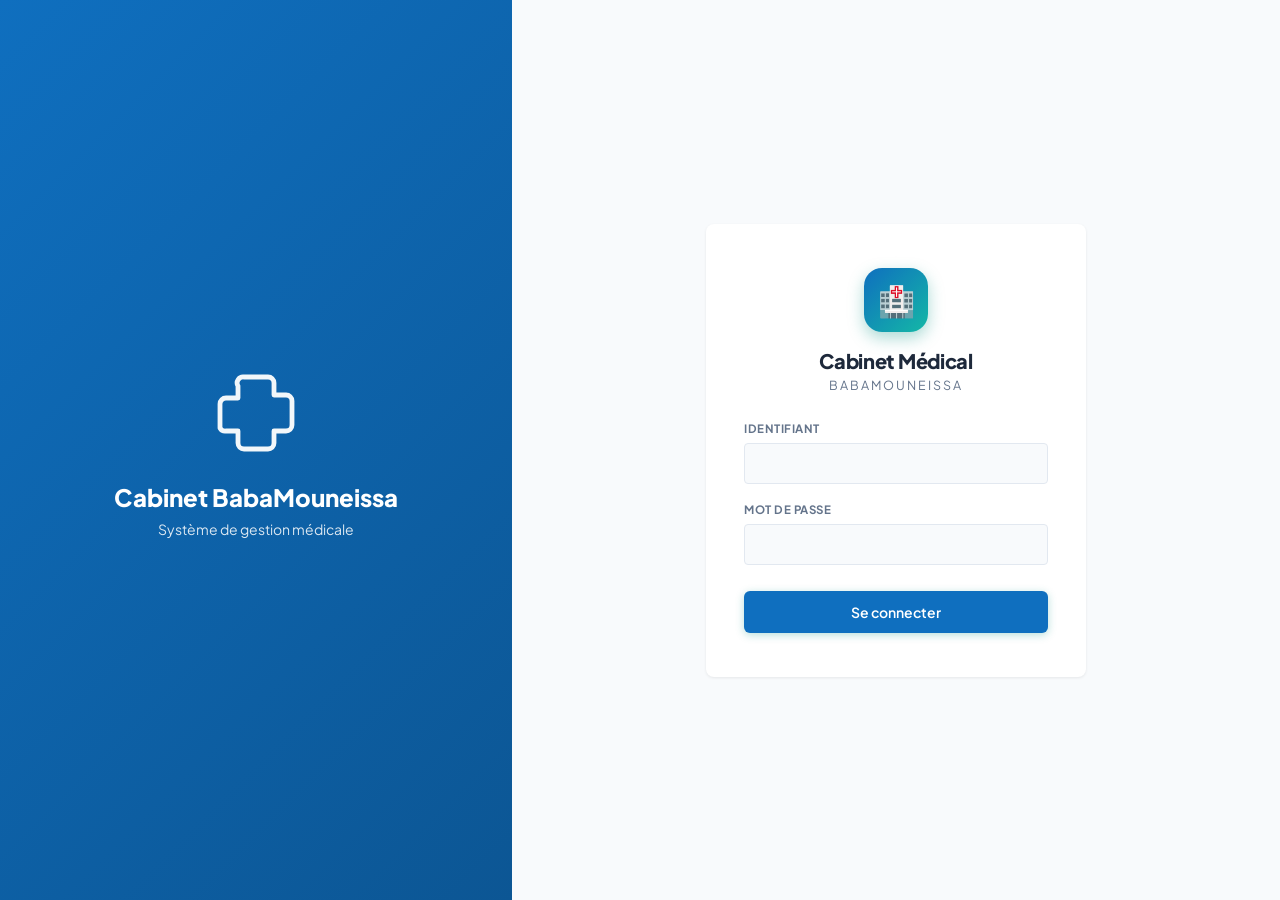
==== commit 18a65d70: "feat: refonte UI Phase 1 — design system, sidebar SVG, topbar avatar, login 2 colonnes, dashboard do" ====
--- a/login.html
+++ b/login.html
@@ -7,29 +7,47 @@
     <link rel="preconnect" href="https://fonts.googleapis.com">
     <link rel="preconnect" href="https://fonts.gstatic.com" crossorigin>
     <link href="https://fonts.googleapis.com/css2?family=Plus+Jakarta+Sans:wght@400;500;600;700;800&display=swap" rel="stylesheet">
+    <link rel="stylesheet" href="css/design-system.css">
     <link rel="stylesheet" href="css/style.css">
+    <link rel="manifest" href="/manifest.json">
+    <link rel="icon" href="/icons/icon-32x32.png" sizes="32x32" type="image/png">
+    <link rel="apple-touch-icon" href="/icons/icon-180x180.png">
+    <meta name="theme-color" content="#1565C0">
+    <meta name="apple-mobile-web-app-capable" content="yes">
+    <meta name="mobile-web-app-capable" content="yes">
+    <meta name="apple-mobile-web-app-status-bar-style" content="default">
+    <meta name="apple-mobile-web-app-title" content="BabaMouneissa">
 </head>
 <body>
 
 <div class="login-page">
-    <div class="login-box">
-        <div class="login-logo">🏥</div>
-        <h2>Cabinet Médical</h2>
-        <p class="subtitle">BabaMouneissa</p>
+    <div class="login-left">
+        <svg width="96" height="96" viewBox="0 0 24 24" fill="none" stroke="currentColor" stroke-width="1.2">
+            <path stroke-linecap="round" stroke-linejoin="round" d="M9 3.75h6a1.5 1.5 0 0 1 1.5 1.5v3h3a1.5 1.5 0 0 1 1.5 1.5v6a1.5 1.5 0 0 1-1.5 1.5h-3v3a1.5 1.5 0 0 1-1.5 1.5H9a1.5 1.5 0 0 1-1.5-1.5v-3h-3A1.5 1.5 0 0 1 3 16.5v-6a1.5 1.5 0 0 1 1.5-1.5h3v-3A1.5 1.5 0 0 1 9 3.75Z"/>
+        </svg>
+        <h1>Cabinet BabaMouneissa</h1>
+        <p>Système de gestion médicale</p>
+    </div>
+    <div class="login-right">
+        <div class="login-box">
+            <div class="login-logo">🏥</div>
+            <h2>Cabinet Médical</h2>
+            <p class="subtitle">BabaMouneissa</p>
 
-        <div class="login-error" id="login-error"></div>
+            <div class="login-error" id="login-error"></div>
 
-        <form id="login-form">
-            <div class="form-group">
-                <label>Identifiant</label>
-                <input type="text" id="nom_utilisateur" required>
-            </div>
-            <div class="form-group">
-                <label>Mot de passe</label>
-                <input type="password" id="mot_de_passe" required>
-            </div>
-            <button type="submit" class="btn btn-primary">Se connecter</button>
-        </form>
+            <form id="login-form">
+                <div class="form-group">
+                    <label>Identifiant</label>
+                    <input type="text" id="nom_utilisateur" required>
+                </div>
+                <div class="form-group">
+                    <label>Mot de passe</label>
+                    <input type="password" id="mot_de_passe" required>
+                </div>
+                <button type="submit" class="btn btn-primary">Se connecter</button>
+            </form>
+        </div>
     </div>
 </div>
 
@@ -76,6 +94,7 @@
     }
 });
 </script>
+<script src="js/sw-register.js"></script>
 
 </body>
 </html>
--- a/css/design-system.css
+++ b/css/design-system.css
@@ -0,0 +1,28 @@
+/* Design System — Phase 1 refonte visuelle (additif, ne remplace pas style.css) */
+:root {
+  --color-primary: #0F6FBF;
+  --color-primary-dark: #0C5694;
+  --color-primary-light: #DBEAFE;
+  --color-secondary: #10B981;
+  --color-danger: #EF4444;
+  --color-warning: #F59E0B;
+  --color-neutral-900: #1E293B;
+  --color-bg: #F8FAFC;
+  --color-card: #FFFFFF;
+  --color-text: #1E293B;
+  --color-text-light: #64748B;
+  --color-border: #E2E8F0;
+  --font-size-xs: 12px;
+  --font-size-sm: 14px;
+  --font-size-base: 16px;
+  --font-size-lg: 20px;
+  --font-size-xl: 24px;
+  --font-size-2xl: 32px;
+  --radius-card: 8px;
+  --radius-btn: 6px;
+  --radius-input: 4px;
+  --shadow-card: 0 1px 3px rgba(0,0,0,0.08);
+  --transition: 0.2s ease-in-out;
+  --space-1: 4px; --space-2: 8px; --space-3: 12px;
+  --space-4: 16px; --space-6: 24px; --space-8: 32px;
+}
--- a/css/style.css
+++ b/css/style.css
@@ -6,23 +6,24 @@
 }
 
 :root {
-    --primary: #0D9488;
+    /* Alias Phase 1 (design-system.css) — évite de réécrire les ~150 usages existants */
+    --primary: var(--color-primary);
     --primary-dark: #0F766E;
     --primary-light: #14B8A6;
-    --accent: #2563EB;
+    --accent: var(--color-secondary);
     --bg: #F1F5F9;
     --white: #FFFFFF;
     --text: #1E293B;
     --text-light: #64748B;
     --border: #E2E8F0;
-    --success: #15803D;
-    --warning: #B45309;
-    --danger: #DC2626;
+    --success: var(--color-secondary);
+    --warning: var(--color-warning);
+    --danger: var(--color-danger);
     --sidebar-width: 240px;
     --sidebar-collapsed-width: 64px;
     --sidebar-bg-start: #0B2B3C;
     --sidebar-bg-end: #134252;
-    --radius: 10px;
+    --radius: var(--radius-card);
     --radius-sm: 6px;
     --shadow-sm: 0 1px 2px rgba(15, 23, 42, 0.06);
     --shadow-md: 0 6px 20px rgba(15, 23, 42, 0.08);
@@ -90,6 +91,20 @@
     flex-shrink: 0;
     width: 30px;
     text-align: center;
+}
+
+.sidebar-logo-bm {
+    width: 36px;
+    height: 36px;
+    font-size: 14px;
+    font-weight: 800;
+    letter-spacing: 0.5px;
+    color: white;
+    background: var(--color-primary);
+    border-radius: var(--radius-card);
+    display: flex;
+    align-items: center;
+    justify-content: center;
 }
 
 .sidebar-header-text {
@@ -151,14 +166,14 @@
 }
 
 .menu-item:hover {
-    background: rgba(255,255,255,0.08);
-    color: white;
+    background: var(--color-primary-light);
+    color: var(--color-primary-dark);
 }
 
 .menu-item.active {
-    background: #1565C0;
-    color: white;
-    border-left-color: rgba(255,255,255,0.85);
+    background: var(--color-primary-light);
+    color: var(--color-primary);
+    border-left-color: var(--color-primary);
     box-shadow: none;
 }
 
@@ -168,6 +183,15 @@
     font-size: 16px;
     width: 22px;
     text-align: center;
+    display: inline-flex;
+    align-items: center;
+    justify-content: center;
+}
+
+.menu-item .icon svg {
+    width: 20px;
+    height: 20px;
+    flex-shrink: 0;
 }
 
 .menu-text {
@@ -381,6 +405,114 @@
     box-shadow: var(--shadow-md);
 }
 
+/* CLOCHE NOTIFICATIONS (décorative, Phase 1) */
+.topbar-bell {
+    position: relative;
+    width: 36px;
+    height: 36px;
+    display: flex;
+    align-items: center;
+    justify-content: center;
+    border-radius: 50%;
+    color: var(--text-light);
+    cursor: default;
+    flex-shrink: 0;
+}
+
+.topbar-bell-badge {
+    position: absolute;
+    top: 2px;
+    right: 4px;
+    background: var(--color-danger);
+    color: white;
+    font-size: 9px;
+    font-weight: 700;
+    min-width: 14px;
+    height: 14px;
+    border-radius: 7px;
+    display: flex;
+    align-items: center;
+    justify-content: center;
+    line-height: 1;
+}
+
+/* AVATAR + DROPDOWN TOPBAR */
+.topbar-avatar-wrapper {
+    position: relative;
+    flex-shrink: 0;
+}
+
+.topbar-avatar {
+    width: 36px;
+    height: 36px;
+    border-radius: 50%;
+    background: var(--color-primary);
+    color: white;
+    font-weight: 700;
+    font-size: 14px;
+    border: none;
+    cursor: pointer;
+    display: flex;
+    align-items: center;
+    justify-content: center;
+    transition: box-shadow var(--transition);
+}
+
+.topbar-avatar:hover {
+    box-shadow: 0 0 0 3px var(--color-primary-light);
+}
+
+.topbar-dropdown {
+    display: none;
+    position: absolute;
+    top: calc(100% + 10px);
+    right: 0;
+    min-width: 180px;
+    background: var(--white);
+    border: 1px solid var(--border);
+    border-radius: var(--radius-card);
+    box-shadow: var(--shadow-lg);
+    z-index: 2000;
+    overflow: hidden;
+    padding: 6px;
+}
+
+.topbar-dropdown.show {
+    display: block;
+    animation: fadeInUp 0.15s ease;
+}
+
+.topbar-dropdown-item {
+    padding: 9px 12px;
+    font-size: 13px;
+    font-weight: 500;
+    color: var(--text);
+    border-radius: var(--radius-btn);
+    cursor: pointer;
+    transition: background var(--transition);
+}
+
+.topbar-dropdown-item:hover {
+    background: var(--color-primary-light);
+}
+
+.topbar-dropdown-item.disabled {
+    color: var(--text-light);
+    cursor: default;
+}
+
+.topbar-dropdown-item.disabled:hover {
+    background: none;
+}
+
+.topbar-dropdown-item.topbar-dropdown-logout {
+    color: var(--color-danger);
+}
+
+.topbar-dropdown-item.topbar-dropdown-logout:hover {
+    background: #FEE2E2;
+}
+
 .badge {
     background: var(--danger);
     color: white;
@@ -425,6 +557,7 @@
     border: 1px solid var(--border);
     border-left: 4px solid var(--primary);
     transition: transform var(--transition), box-shadow var(--transition);
+    position: relative;
 }
 
 .card:hover {
@@ -457,6 +590,41 @@
 .card.green { border-left-color: var(--success); }
 .card.orange { border-left-color: var(--warning); }
 .card.red { border-left-color: var(--danger); }
+.card.violet { border-left-color: #7C3AED; }
+
+/* Icônes KPI (Phase 1) */
+.card-icon {
+    position: absolute;
+    top: 18px;
+    right: 18px;
+    width: 36px;
+    height: 36px;
+    border-radius: 50%;
+    display: flex;
+    align-items: center;
+    justify-content: center;
+}
+
+.card-icon.icon-blue { background: var(--color-primary-light); color: var(--color-primary); }
+.card-icon.icon-green { background: #D1FAE5; color: var(--color-secondary); }
+.card-icon.icon-orange { background: #FEF3C7; color: var(--color-warning); }
+.card-icon.icon-violet { background: #EDE9FE; color: #7C3AED; }
+
+/* Barre de progression (Top médicaments, Phase 1) */
+.progress-bar {
+    width: 100%;
+    height: 6px;
+    background: var(--color-border);
+    border-radius: 999px;
+    margin-top: 6px;
+    overflow: hidden;
+}
+
+.progress-bar-fill {
+    height: 100%;
+    background: var(--color-primary);
+    border-radius: 999px;
+}
 
 /* FORM PAGE (page dédiée remplaçant une modale) */
 .form-page {
@@ -682,6 +850,18 @@
     background: #FEE2E2;
     border-left: 4px solid var(--danger);
     color: var(--danger);
+}
+
+/* BARRE DE TOTAUX */
+.totaux-bar {
+    background: #E3F2FD;
+    border-left: 4px solid var(--primary);
+    padding: 10px 16px;
+    margin: 0 22px 15px;
+    border-radius: var(--radius-sm);
+    font-size: 13px;
+    font-weight: 700;
+    color: #0D47A1;
 }
 
 /* PATIENT COMBOBOX */
@@ -894,52 +1074,81 @@
     to { transform: rotate(360deg); }
 }
 
-/* LOGIN PAGE */
+/* LOGIN PAGE — layout 2 colonnes (Phase 1) */
 .login-page {
     display: flex;
+    min-height: 100vh;
+}
+
+.login-left {
+    flex: 0 0 40%;
+    display: flex;
+    flex-direction: column;
     align-items: center;
     justify-content: center;
-    min-height: 100vh;
-    background: linear-gradient(135deg, var(--sidebar-bg-start) 0%, var(--primary-dark) 55%, var(--primary) 100%);
+    text-align: center;
+    padding: var(--space-8);
+    color: white;
+    background: linear-gradient(135deg, var(--color-primary) 0%, var(--color-primary-dark) 100%);
     position: relative;
     overflow: hidden;
-    padding: 20px;
-}
-
-.login-page::before,
-.login-page::after {
-    content: '';
-    position: absolute;
-    border-radius: 50%;
-    background: rgba(255,255,255,0.06);
-}
-
-.login-page::before {
-    width: 480px;
-    height: 480px;
-    top: -160px;
-    right: -120px;
-}
-
-.login-page::after {
-    width: 320px;
-    height: 320px;
-    bottom: -120px;
-    left: -80px;
-    background: rgba(255,255,255,0.05);
+}
+
+.login-left svg { margin-bottom: var(--space-6); opacity: 0.95; }
+
+.login-left h1 {
+    font-size: var(--font-size-xl);
+    font-weight: 800;
+    margin-bottom: var(--space-2);
+}
+
+.login-left p {
+    font-size: var(--font-size-sm);
+    opacity: 0.85;
+}
+
+.login-right {
+    flex: 1;
+    display: flex;
+    align-items: center;
+    justify-content: center;
+    background: var(--color-bg);
+    padding: var(--space-6);
 }
 
 .login-box {
-    background: var(--white);
-    border-radius: 16px;
+    background: var(--color-card);
+    border-radius: var(--radius-card);
     padding: 44px 38px;
     width: 380px;
     max-width: 90%;
-    box-shadow: var(--shadow-lg);
+    box-shadow: var(--shadow-card);
     text-align: center;
     position: relative;
     z-index: 1;
     animation: fadeInUp 0.4s ease;
+}
+
+.login-box .form-group input {
+    border-radius: var(--radius-input);
+}
+
+.login-box .form-group input:focus {
+    border-color: var(--color-primary);
+    box-shadow: 0 0 0 3px rgba(15, 111, 191, 0.15);
+}
+
+.login-box .btn-primary {
+    background: var(--color-primary);
+}
+
+.login-box .btn-primary:hover {
+    background: var(--color-primary-dark);
+}
+
+@media (max-width: 768px) {
+    .login-left { display: none; }
+    .login-right { flex: 1; }
 }
 
 .login-logo {
@@ -1066,6 +1275,60 @@
     color: var(--text-light);
     margin-top: 4px;
     padding-left: 2px;
+}
+
+/* LIGNES SOIN (formulaire Ordonnance) */
+.ligne-soin-ordonnance {
+    display: grid;
+    grid-template-columns: 2fr 1fr auto;
+    gap: 8px;
+    align-items: center;
+}
+
+.ligne-soin-ordonnance input,
+.ligne-soin-ordonnance select {
+    padding: 8px 10px;
+    border: 1px solid var(--border);
+    border-radius: var(--radius-sm);
+    font-size: 12px;
+    outline: none;
+    background: #F8FAFC;
+    transition: border-color var(--transition), box-shadow var(--transition), background var(--transition);
+}
+
+.ligne-soin-ordonnance input:focus,
+.ligne-soin-ordonnance select:focus {
+    border-color: var(--primary);
+    background: var(--white);
+    box-shadow: 0 0 0 3px rgba(13, 148, 136, 0.12);
+}
+
+.ligne-soin-ordonnance .btn-remove {
+    background: var(--white);
+    color: var(--danger);
+    border: 1px solid #FECACA;
+    border-radius: var(--radius-sm);
+    width: 28px;
+    height: 28px;
+    cursor: pointer;
+    font-size: 14px;
+}
+
+.ligne-soin-ordonnance .btn-remove:hover {
+    background: var(--danger);
+    color: white;
+    border-color: var(--danger);
+}
+
+.ligne-soin-ordonnance-wrapper {
+    margin-bottom: 8px;
+}
+
+@media (max-width: 768px) {
+    .ligne-soin-ordonnance {
+        grid-template-columns: 1fr 1fr;
+        gap: 6px;
+    }
 }
 
 /* LIGNES ACHAT */
@@ -1434,3 +1697,50 @@
         width: 100%;
     }
 }
+
+#recu-impression {
+    display: none;
+}
+
+@media print {
+    body > *:not(#recu-impression) {
+        display: none !important;
+    }
+
+    #recu-impression {
+        display: block;
+        width: 72mm;
+        margin: 0 auto;
+        font-family: 'Courier New', monospace;
+        font-size: 11px;
+        color: #000;
+    }
+
+    #recu-impression .recu-titre {
+        text-align: center;
+        font-weight: bold;
+        font-size: 13px;
+        margin-bottom: 4px;
+    }
+
+    #recu-impression .recu-separateur {
+        border-top: 1px dashed #000;
+        margin: 4px 0;
+    }
+
+    #recu-impression .recu-ligne {
+        display: flex;
+        justify-content: space-between;
+    }
+
+    #recu-impression .recu-total {
+        font-weight: bold;
+        font-size: 13px;
+    }
+
+    #recu-impression .recu-footer {
+        text-align: center;
+        margin-top: 8px;
+        font-size: 10px;
+    }
+}
